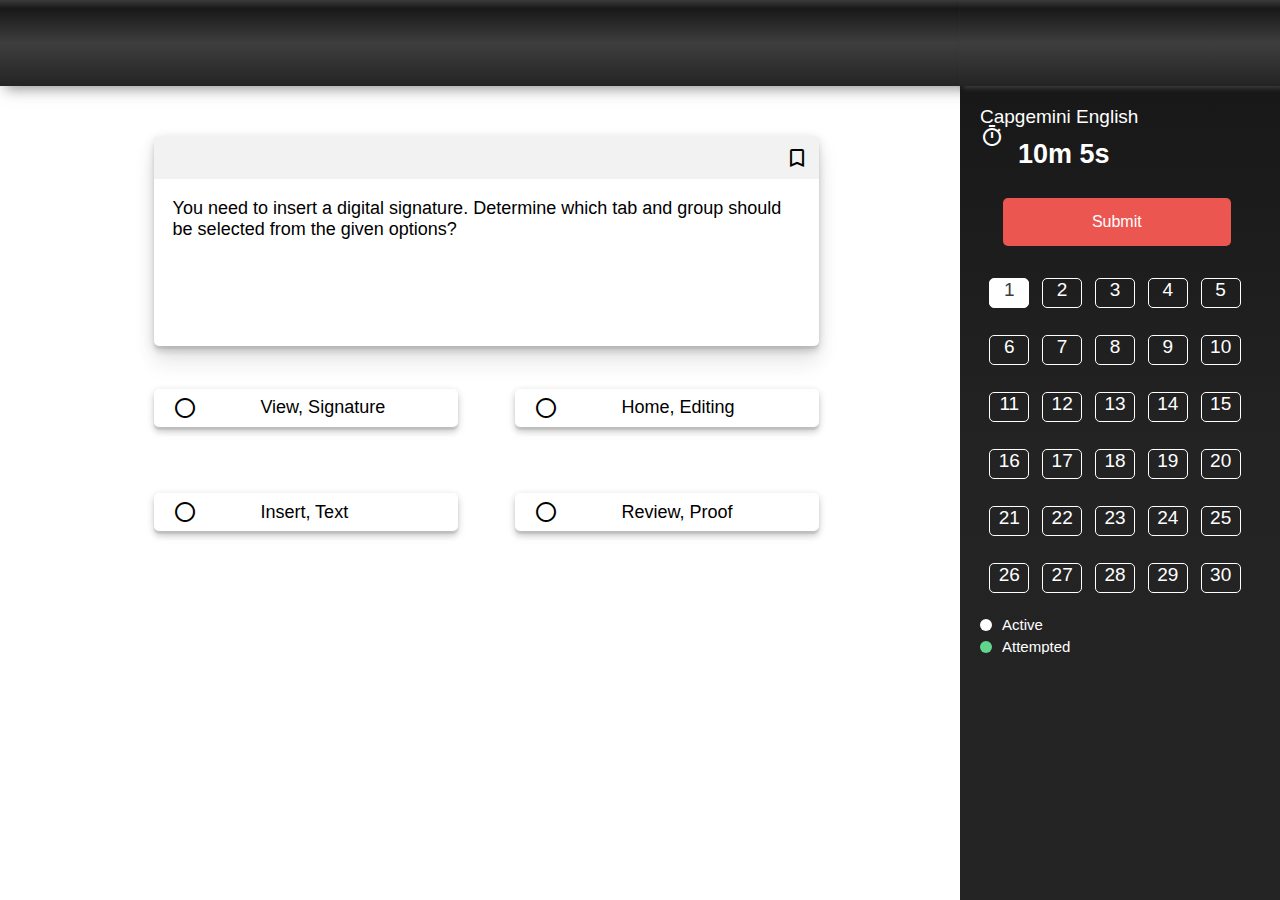
==== index.html @ acef6963 "initial" ====
<!DOCTYPE html>
<html lang="en">
<head>
    <meta charset="UTF-8">
    <meta http-equiv="X-UA-Compatible" content="IE=edge">
    <meta name="viewport" content="width=device-width, initial-scale=1.0">

    <link rel="stylesheet" href="test_style.css">
    <link rel="stylesheet" href="perfect-scrollbar-1.4.0/css/perfect-scrollbar.css">
    <link href="https://fonts.googleapis.com/icon?family=Material+Icons" rel="stylesheet" />
    <link rel="shortcut icon" href="favicon.jpg" type="image/x-icon">

    
    <script src="./perfect-scrollbar-1.4.0/dist/perfect-scrollbar.js"></script>
    <script src="https://ajax.googleapis.com/ajax/libs/jquery/3.5.1/jquery.min.js"></script>

    <title>Quiz | Test - 1</title>
</head>
<body>
    <div class="main-container">
        <div class="navbar-container">
            <div class="navbar">
            </div>
        </div>
        <div id="container">
            <div class="question-container">
                <div class="bookmark-bar">
                    <div class="material-icons bookmark-icon noSelect">bookmark_border</div>
                </div>
                <div class="question-text noSelect">
                    <!-- fill -->
                </div>
            </div>
            <div class="options-container">
                <div class="option">
                    <div class="material-icons option-icon">radio_button_unchecked</div>
                    <div class="option-text" id="A"></div>
                </div>
                <div class="option">
                    <div class="material-icons option-icon">radio_button_unchecked</div>
                    <div class="option-text" id="B"></div>
                </div>
                <div class="option">
                    <div class="material-icons option-icon">radio_button_unchecked</div>
                    <div class="option-text" id="C"></div>
                </div>
                <div class="option">
                    <div class="material-icons option-icon">radio_button_unchecked</div>
                    <div class="option-text" id="D"></div>
                </div>
            </div>
        </div> 
        <div class="side-bar noSelect">
            <div class="side-bar-title"></div>
            <div class="side-bar-container">
                <div class="side-bar-heading">Capgemini English</div>
                <div class="material-icons timer-icon">timer</div><div class="timer">10m 5s</div>
                <div class="submit-btn">Submit</div>
                <div id="scroll">
                    <div class="question-list-container">
                        <!-- filled by using loop -->
                    </div>

                    <div class="scenarios">
                        <div class="active"><div class="active-box"></div> Active</div>
                        <div class="attempted"><div class="attempted-box"></div> Attempted</div>
                        <div class="unattempted"><div class="unattempted-box"></div> Unattempted</div>
                        <div class="review"><div class="review-box"></div> Review</div>
                    </div>
                </div>
            </div>
        </div>
    </div>
    <script src="test_script.js"></script>   
</body>
</html>
---- test_style.css ----
* {
    box-sizing: border-box;
    font-family: -apple-system, BlinkMacSystemFont, 'Segoe UI', Roboto, Oxygen, Ubuntu, Cantarell, 'Open Sans', 'Helvetica Neue', sans-serif;
    font-size: 19px;
    font-weight: 350;   
}

body {
    margin: 0;

    /* hiding the scrollers */
    -ms-overflow-style: none; 
    scrollbar-width: none; 
}

body::-webkit-scrollbar {
    display: none;
}

.main-container {
    display: flex;
    flex-direction: column;
}

.navbar-container {
    height: 12vh;
    width: 100%;
}

.navbar {
    height: 9.5vh;
    width: 100%;
    background: linear-gradient(rgb(58, 58, 58) 0%, rgb(24, 24, 24) 10%, rgb(62, 62, 62) 50%, rgb(36, 36, 36) 100%);
    background-color: #333;
    box-shadow: 5px 3px 13px #888888e3;
    position: fixed;
    z-index: 3;
    display: flex;
    align-items: center;
}

#container {
    height: 100%; 
    width: 75vw;
    background-color: rgb(255,255,255);
    
    display: flex;
    flex-direction: column;
}

.side-bar {
    position: fixed;
    width: 25vw;
    height: 100%;
    background: linear-gradient(rgb(36, 36, 36) 0%, rgb(24, 24, 24) 10%, rgb(36, 35, 35) 50%, rgb(36, 36, 36) 100%);
    z-index: 3;
    right: 0;
}

.side-bar-title {
    width: 25vw;
    height: 9.5vh;
    background: linear-gradient(rgb(58, 58, 58) 0%, rgb(24, 24, 24) 10%, rgb(62, 62, 62) 50%, rgb(36, 36, 36) 100%);
    background-color: rgb(16, 15, 15);
    box-shadow: 3px 2px 5px #444444e3;
}

.side-bar-container {
    padding: 20px;
}

.timer-icon {
    color: white;
    font-size: 25px;
    position: absolute;
    top: 6.5rem;
}

.timer {
    font-size: 27px;
    margin-top: 0.6rem;
    margin-left: 2rem;
    font-weight: 600;
    color: white;
}

.side-bar-heading {
    color: white;
    font-weight: 450;
}

.submit-btn {
    background-color: rgb(236,86,81);
    color: white;
    font-weight: 500;
    font-size: 16px;
    width: 12rem;
    height: 2.5rem;
    display: flex;
    justify-content: center;
    align-items: center;
    margin-top: 1.5rem;
    margin-left: 1.2rem;
    border-radius: 5px;
}

.submit-btn:hover {
    opacity: 0.9;
    cursor: pointer;
}

.question-list-container {
    width: 100%;
    height: 18rem;
    display: flex;
    justify-content: space-evenly;
    flex-wrap: wrap;
    /* margin-top: 1.5rem; */
}

#scroll {
    position: relative; /* for perfect scrollbar */
    height: 20rem;
    width: 15rem;
    padding-right: 15px;
    margin-top: 1.5rem;
    padding-bottom: 15px;
}

.question-no {
    width: 40px;
    height: 30px;
    margin: 3.5px;
    text-align: center;
    color: white;
    border: 1px solid white;
    border-radius: 5px;
}

.question-no:hover {
    opacity: 0.9;
    cursor: pointer;
}

.qno-selected {
    background-color: rgb(255,255,255);
    color: rgb(59,59,65);
}

.scenarios {
    color: white;
    display: flex;
    flex-direction: column;
}

.active, .attempted, .unattempted, .review {
    font-size: 15px;
    display: flex;
    align-items: center;
    margin-bottom: 5px;
}

.active-box, .attempted-box, .unattempted-box, .review-box {
    width: 12px;
    height: 12px;
    margin-right: 10px;
    border-radius: 50%;
}

.active-box {
    background-color: rgb(255,255,255);
}

.attempted-box {
    background-color: rgb(97,213,139);
}

.unattempted-box {
    background-color: rgb(38,38,38);
    border: 0.1px solid white;
}

.review-box, .review-label {
    background-color: rgb(249,200,71);
}

.review-label {
    border: 1px solid black;
    color: black;
}

.question-container {
    width: 35rem;
    height: 11rem;
    border-radius: 5px;
    margin-left: 16%;
    margin-top: 3%;
    box-shadow:
    0 22.8px 22.2px rgba(0, 0, 0, 0.034),
    0 6.7px 5.3px rgba(0, 0, 0, 0.048),
    0 2.5px 1px rgba(0, 0, 0, 0.06),
    0 2.3px 7.9px rgba(0, 0, 0, 0.072),
    0 2.8px 12.4px rgba(0, 0, 0, 0.086),
    0 10px 20px rgba(79, 78, 78, 0.12);
}

.bookmark-bar {
    height: 20%;
    width: 100%;
    background-color: rgb(242, 242, 242);
    display: flex;
    align-items: center;
    justify-content: flex-end;
    padding: 10px;
}

.bookmark-icon {
    font-size: 25px;
}

.bookmark-icon:hover, .option:hover {
    cursor: pointer;
}

.bookmarked {
    color: rgb(249,200,71);
}

.question-text {
    font-size: 18px;
    padding: 1rem;
}

.options-container {
    display: flex;
    flex-wrap: wrap;
    width: 35rem;
    height: 11rem;
    margin-top: 4.5%;
    margin-left: 16%;
    justify-content: space-between;
}

.option {
    padding: 1rem;
    display: flex;
    justify-content: flex-start;
    align-items: center;
    width: 16rem;
    height: 2rem;
    border-radius: 5px;
    background-color: rgb(255,255,255);
    box-shadow:
    0 2.8px 2.2px rgba(0, 0, 0, 0.034),
    0 6.7px 5.3px rgba(0, 0, 0, 0.048),
    0 2.5px 1px rgba(0, 0, 0, 0.06),
    0 2.3px 7.9px rgba(0, 0, 0, 0.072),
    0 2.8px 8.4px rgba(0, 0, 0, 0.086),
    0 5px 10px rgba(158, 158, 158, 0.12);
}

.option-icon {
    margin-right: 24%;
}

.option-text {
    font-size: 18px;
}

.selected {
    background-color: rgb(0,194,255);
    color: white;
}

.clear-options {
    width: 2.7rem;
    height: 2.7rem;
    font-size: 24px;
    position: absolute;
    bottom: 1.5rem;
    left: calc(75*0.48vw);
    border-radius: 50%;
    background-color: rgb(108,125,108);
    display: flex;
    align-items: center;
    justify-content: center;
    color: white;
    box-shadow: 0 2px 2px 0 rgba(0, 0, 0, 0.2), 0 6px 20px 0 rgba(0, 0, 0, 0.19);
}

.clear-options:hover {
    cursor: pointer;
    animation: sizeup 0.5s 1;
}

@keyframes sizeup {
    0% {
    }
    100% {
        transform: scale(1.1);
        box-shadow: 0 4px 4px 0 rgba(0, 0, 0, 0.666), 0 6px 10px 0 rgba(253, 253, 253, 0.419);
    }
}

@keyframes sizedown {
    0% {
    }
    100% {
        transform: scale(1);
        box-shadow: 0 2px 2px 0 rgba(0, 0, 0, 0.2), 0 6px 20px 0 rgba(0, 0, 0, 0.19);
    }
}

.enlarged-circle-btn {
    transform: scale(1.1);
    box-shadow: 0 4px 4px 0 rgba(0, 0, 0, 0.666), 0 6px 10px 0 rgba(253, 253, 253, 0.419);
}

.animation-sizedown {
   animation: sizedown 0.5s 1; 
}

/* for removing blue highlights on clicking divs */
.noSelect {
    -webkit-touch-callout: none;
    -webkit-user-select: none;
    -khtml-user-select: none;
    -moz-user-select: none;
    -ms-user-select: none;
    user-select: none;
}
---- perfect-scrollbar-1.4.0/css/perfect-scrollbar.css ----
/*
 * Container style
 */
.ps {
  overflow: hidden !important;
  overflow-anchor: none;
  -ms-overflow-style: none;
  touch-action: auto;
  -ms-touch-action: auto;
}

/*
 * Scrollbar rail styles
 */
.ps__rail-x {
  display: none;
  opacity: 0;
  transition: background-color .2s linear, opacity .2s linear;
  -webkit-transition: background-color .2s linear, opacity .2s linear;
  height: 15px;
  /* there must be 'bottom' or 'top' for ps__rail-x */
  bottom: 0px;
  /* please don't change 'position' */
  position: absolute;
}

.ps__rail-y {
  display: none;
  opacity: 0;
  transition: background-color .2s linear, opacity .2s linear;
  -webkit-transition: background-color .2s linear, opacity .2s linear;
  width: 15px;
  /* there must be 'right' or 'left' for ps__rail-y */
  right: 0;
  /* please don't change 'position' */
  position: absolute;
}

.ps--active-x > .ps__rail-x,
.ps--active-y > .ps__rail-y {
  display: block;
  background-color: transparent;
}

.ps:hover > .ps__rail-x,
.ps:hover > .ps__rail-y,
.ps--focus > .ps__rail-x,
.ps--focus > .ps__rail-y,
.ps--scrolling-x > .ps__rail-x,
.ps--scrolling-y > .ps__rail-y {
  opacity: 0.6;
}

.ps .ps__rail-x:hover,
.ps .ps__rail-y:hover,
.ps .ps__rail-x:focus,
.ps .ps__rail-y:focus,
.ps .ps__rail-x.ps--clicking,
.ps .ps__rail-y.ps--clicking {
  background-color: #eee;
  opacity: 0.9;
}

/*
 * Scrollbar thumb styles
 */
.ps__thumb-x {
  background-color: #aaa;
  border-radius: 6px;
  transition: background-color .2s linear, height .2s ease-in-out;
  -webkit-transition: background-color .2s linear, height .2s ease-in-out;
  height: 6px;
  /* there must be 'bottom' for ps__thumb-x */
  bottom: 2px;
  /* please don't change 'position' */
  position: absolute;
}

.ps__thumb-y {
  background-color: #aaa;
  border-radius: 6px;
  transition: background-color .2s linear, width .2s ease-in-out;
  -webkit-transition: background-color .2s linear, width .2s ease-in-out;
  width: 6px;
  /* there must be 'right' for ps__thumb-y */
  right: 2px;
  /* please don't change 'position' */
  position: absolute;
}

.ps__rail-x:hover > .ps__thumb-x,
.ps__rail-x:focus > .ps__thumb-x,
.ps__rail-x.ps--clicking .ps__thumb-x {
  background-color: #999;
  height: 11px;
}

.ps__rail-y:hover > .ps__thumb-y,
.ps__rail-y:focus > .ps__thumb-y,
.ps__rail-y.ps--clicking .ps__thumb-y {
  background-color: #999;
  width: 11px;
}

/* MS supports */
@supports (-ms-overflow-style: none) {
  .ps {
    overflow: auto !important;
  }
}

@media screen and (-ms-high-contrast: active), (-ms-high-contrast: none) {
  .ps {
    overflow: auto !important;
  }
}
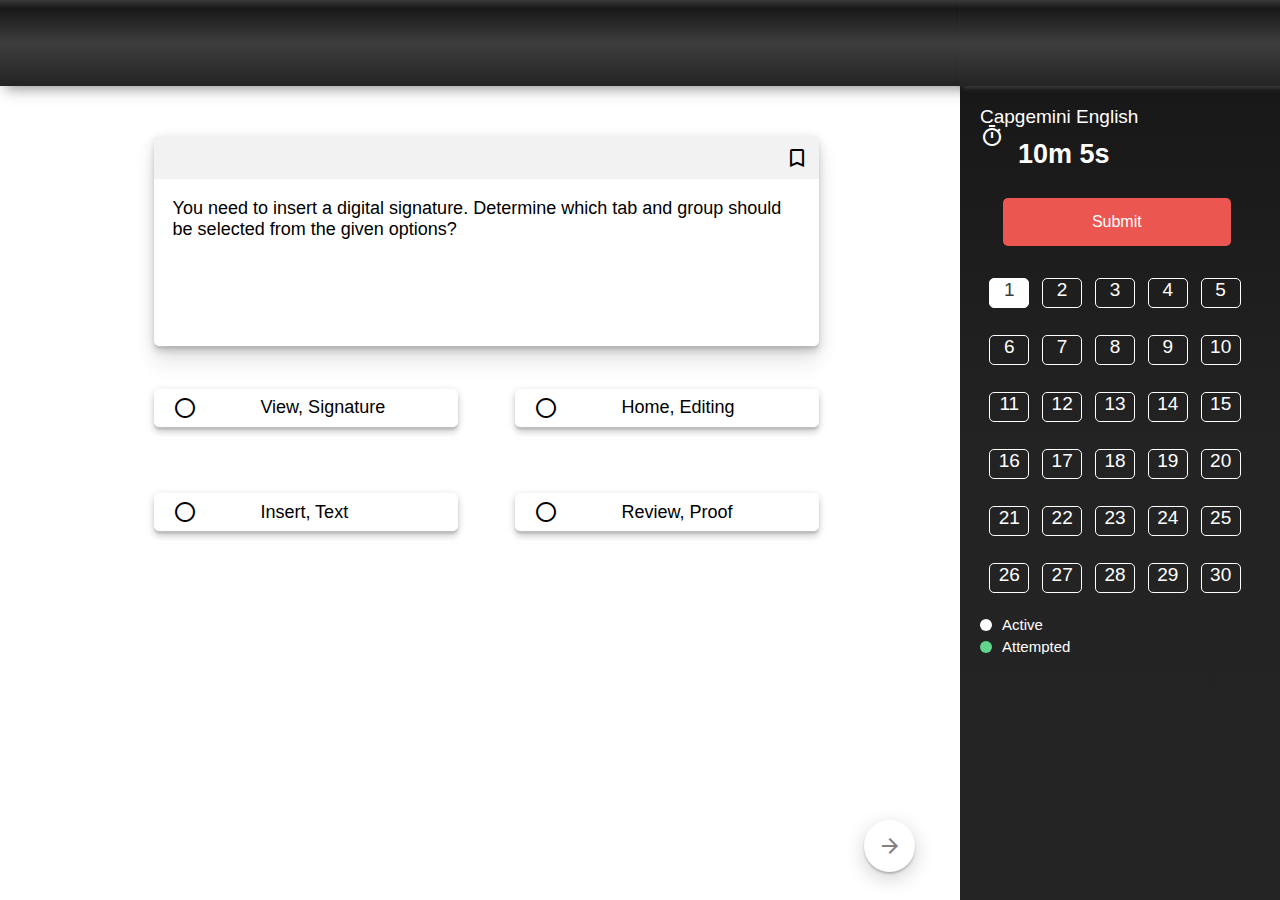
==== commit 7dc88f7b: "added_go_back_go_next" ====
--- a/index.html
+++ b/index.html
@@ -31,7 +31,7 @@
                     <!-- fill -->
                 </div>
             </div>
-            <div class="options-container">
+            <div class="options-container noSelect">
                 <div class="option">
                     <div class="material-icons option-icon">radio_button_unchecked</div>
                     <div class="option-text" id="A"></div>
@@ -48,6 +48,13 @@
                     <div class="material-icons option-icon">radio_button_unchecked</div>
                     <div class="option-text" id="D"></div>
                 </div>
+            </div>
+
+            <div class="go-back noSelect">
+                <div class="material-icons">arrow_back</div>
+            </div>
+            <div class="go-next noSelect">
+                <div class="material-icons">arrow_forward</div>
             </div>
         </div> 
         <div class="side-bar noSelect">
--- a/test_style.css
+++ b/test_style.css
@@ -272,23 +272,38 @@
     color: white;
 }
 
-.clear-options {
+.clear-options, .go-back, .go-next {
     width: 2.7rem;
     height: 2.7rem;
     font-size: 24px;
     position: absolute;
+    border-radius: 50%;
+    display: flex;
+    align-items: center;
+    justify-content: center;
+    color: white;
+    box-shadow: 0 2px 2px 0 rgba(0, 0, 0, 0.2), 0 6px 20px 0 rgba(0, 0, 0, 0.19);
+}
+
+.go-back {
+    color: rgb(133, 128, 128);
+    bottom: 1.5rem;
+    left: calc(75*0.05vw);
+}
+
+.go-next {
+    color: rgb(133, 128, 128);
+    bottom: 1.5rem;
+    right: calc(75*0.38vw);
+}
+
+.clear-options {
+    background-color: rgb(108,125,108);
     bottom: 1.5rem;
     left: calc(75*0.48vw);
-    border-radius: 50%;
-    background-color: rgb(108,125,108);
-    display: flex;
-    align-items: center;
-    justify-content: center;
-    color: white;
-    box-shadow: 0 2px 2px 0 rgba(0, 0, 0, 0.2), 0 6px 20px 0 rgba(0, 0, 0, 0.19);
-}
-
-.clear-options:hover {
+}
+
+.clear-options:hover, .go-back:hover, .go-next:hover {
     cursor: pointer;
     animation: sizeup 0.5s 1;
 }
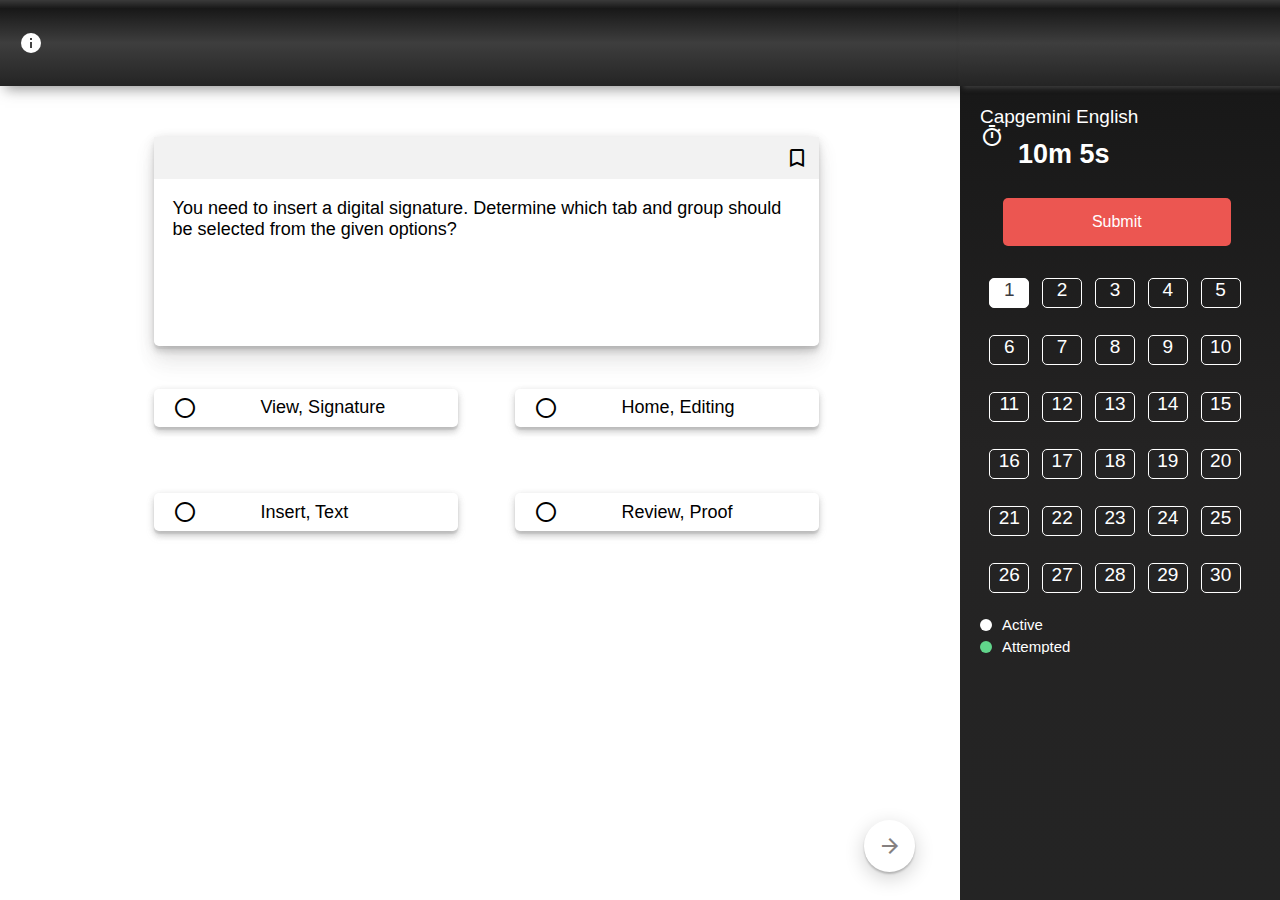
==== commit 530d3864: "added_modal" ====
--- a/index.html
+++ b/index.html
@@ -10,7 +10,6 @@
     <link href="https://fonts.googleapis.com/icon?family=Material+Icons" rel="stylesheet" />
     <link rel="shortcut icon" href="favicon.jpg" type="image/x-icon">
 
-    
     <script src="./perfect-scrollbar-1.4.0/dist/perfect-scrollbar.js"></script>
     <script src="https://ajax.googleapis.com/ajax/libs/jquery/3.5.1/jquery.min.js"></script>
 
@@ -20,6 +19,7 @@
     <div class="main-container">
         <div class="navbar-container">
             <div class="navbar">
+                <div class="instructions material-icons" title="Instructions">info</div>
             </div>
         </div>
         <div id="container">
@@ -57,6 +57,7 @@
                 <div class="material-icons">arrow_forward</div>
             </div>
         </div> 
+
         <div class="side-bar noSelect">
             <div class="side-bar-title"></div>
             <div class="side-bar-container">
@@ -77,6 +78,39 @@
                 </div>
             </div>
         </div>
+
+        <!-- <div class="modal-page">
+            <div class="modal">
+                <div class="modal-bar">
+                    Capgemini English Test - 1
+                    <div class="material-icons close-modal">close</div>
+                </div>
+                <div class="modal-containers">
+                    <div class="modal-container-1">
+                        <h1>Specific Instructions</h1>
+                        <div class="modal-info">
+                            <div class="modal-keys">
+                                <h2>DURATION</h2>  
+                                <h2>SECTION </h2>
+                                <h2>NUMBER OF QUESTIONS</h2>
+                            </div>
+                            <div class="modal-values">
+                                <h2>40m</h2>  
+                                <div class="section-and-marking">
+                                    <div class="section-type">Verbal</div>
+                                    <div class="marking-scheme"> <mark id="positive">+1</mark> <mark id="neutral">0</mark> <mark id="negative">-0.33</mark> </div>
+                                </div>
+                                <h2>30</h2>     
+                            </div>
+                        </div>
+                    </div>
+                    <div class="modal-container-2">
+                        <h1>25 June</h1> <br> <div class="big-year">2021</div>
+                        <div class="begin-test-btn">Begin Test<div class="material-icons begin-arrow">arrow_forward<div></div>
+                    </div>
+                </div>
+            </div>
+        </div> -->
     </div>
     <script src="test_script.js"></script>   
 </body>
--- a/test_style.css
+++ b/test_style.css
@@ -184,7 +184,11 @@
     background-color: rgb(249,200,71);
 }
 
-.review-label {
+.attempted-label {
+    background-color: rgb(97,213,139);
+}
+
+.review-label, .attempted-label {
     border: 1px solid black;
     color: black;
 }
@@ -218,7 +222,7 @@
     font-size: 25px;
 }
 
-.bookmark-icon:hover, .option:hover {
+.bookmark-icon:hover, .option:hover, .close-modal:hover {
     cursor: pointer;
 }
 
@@ -299,7 +303,7 @@
 
 .clear-options {
     background-color: rgb(108,125,108);
-    bottom: 1.5rem;
+    bottom: 1.39rem;
     left: calc(75*0.48vw);
 }
 
@@ -333,6 +337,229 @@
 
 .animation-sizedown {
    animation: sizedown 0.5s 1; 
+}
+
+.modal {
+    position: fixed;
+    width: 45rem;
+    height: 20rem;
+    background-color: white;
+    top: 15vh;
+    left: 15vw;
+    z-index: 5;
+    border: 1px solid rgba(0, 0, 0, 0.3);
+    -webkit-box-shadow: 0 3px 7px rgba(0, 0, 0, 0.3);
+    -moz-box-shadow: 0 3px 7px rgba(0, 0, 0, 0.3);
+    box-shadow: 0 3px 7px rgba(0, 0, 0, 0.3);
+    -webkit-background-clip: padding-box;
+    -moz-background-clip: padding-box;
+    background-clip: padding-box;
+    border-radius: 5px;
+    
+}
+
+.modal-bar {
+    width: 100%;
+    height: 18%;
+    background-color: rgb(59,59,59);
+    display: flex;
+    justify-content: center;
+    align-items: center;
+    color: white;
+    font-size: 25px;
+    font-weight: 600;
+}
+
+.modal-page {
+    position: fixed;
+    height: 100%;
+    width: 100%;
+    background-color: rgba(0, 0, 0, 0.555);
+    z-index: 3;
+
+    animation: enlighten 0.3s;
+}
+
+.modal-container-1 {
+    width: 80%;
+    height: 100%;
+    color: rgb(75,75,75);
+    padding-top: 0.7rem;
+    padding-left: 2rem;
+}
+
+.modal-container-2 {
+    background-color: rgb(244,244,244);
+    width: 20vw;
+    height: calc(20rem - 0.19 * 20rem);
+    color: rgb(117,117,117);
+}
+
+h1 {
+    font-size: 1.2rem;
+}
+
+.modal-container-2 h1 {
+    margin-left: 4rem;
+    margin-top: 2rem; 
+}
+.modal-container-1 h1 {
+    color: rgb(59,59,59);
+    font-weight: 450;
+}
+
+.big-year {
+    position: absolute;
+    top: 8rem;
+    right: 4.5rem;
+    font-size: 32px;
+    font-weight: 400;
+}
+
+h2 {
+    font-size: 0.7rem;
+    font-weight: 500;
+    color: rgb(117,117,117);
+    margin-bottom: 1.5rem;
+}
+
+.modal-containers {
+    display: flex;
+    flex-direction: row;
+}
+
+.modal-info {
+    display: flex;
+}
+
+.modal-keys, .modal-values {
+    margin-left: 4rem;
+    margin-top: 1rem;
+}
+
+.modal-values h2 {
+    color: rgb(59,59,59);
+    font-weight: 650;
+}
+
+.modal-values {
+    display: flex;
+    flex-direction: column;
+    justify-content: space-between;
+}
+
+.section-type, .marking-scheme {
+    width: 6rem;
+    height: 1.5rem;
+    border-radius: 30px;
+    display: flex;
+    justify-content: center;
+    align-items: center;
+    font-size: 13px;
+    border: 1px solid rgb(194, 188, 188);
+    font-weight: 600;
+    margin-top: -1rem;
+    margin-left: -1rem;
+}
+
+.marking-scheme {
+    margin-left: 1rem;
+    display: flex;
+    justify-content: space-evenly;
+    background-color: rgb(241,241,241);
+    border: 0px solid white;
+}
+
+.section-and-marking {
+    display: flex;
+    margin-left: -1rem;
+}
+
+mark {
+    background-color: white;
+    width: 26px;
+    height: 17.5px;
+    border-radius: 50%;
+    font-size: 10px;
+    font-weight: 650;
+    display: flex;
+    justify-content: center;
+    align-items: center;
+}
+
+#positive {
+    color: green;
+}
+
+#neutral {
+    color: orange;
+}
+
+#negative {
+    color: red;
+}
+
+.begin-test-btn {
+    width: 8rem;
+    height: 2.5rem;
+    border: 2px solid rgb(112,189,84);
+    display: flex;
+    justify-content: center;
+    align-items: center;
+    color: rgb(112,189,84);
+    background-color: white;
+    border-radius: 5px;
+    box-shadow: 0px 4px 15px rgba(0, 0, 0, 0.1);
+    font-weight: 500;
+    margin-top: 4rem;
+    margin-left: 2.3rem;
+}
+
+.begin-test-btn:hover {
+    background-color: rgb(112,189,84);
+    color: white;
+    cursor: pointer;
+}
+
+.begin-arrow {
+    margin-top: 3px;
+}
+
+.instructions {
+    color: white;
+    margin-left: 1rem;
+}
+
+.instructions:hover {
+    cursor: pointer;
+    opacity: 0.9;
+}
+
+.close-modal {
+    position: absolute;
+    margin-left: 92%;
+}
+
+.enlighten-reverse {
+    animation: enlighten_reverse 0.3s;
+}
+
+@keyframes enlighten {
+    0% {
+        opacity: 0;
+    }
+    100% {
+        opacity: 1;
+    }
+}
+
+@keyframes enlighten_reverse {
+    0% {
+        opacity: 1;
+    }
+    100% {
+        opacity: 0;
+    }
 }
 
 /* for removing blue highlights on clicking divs */
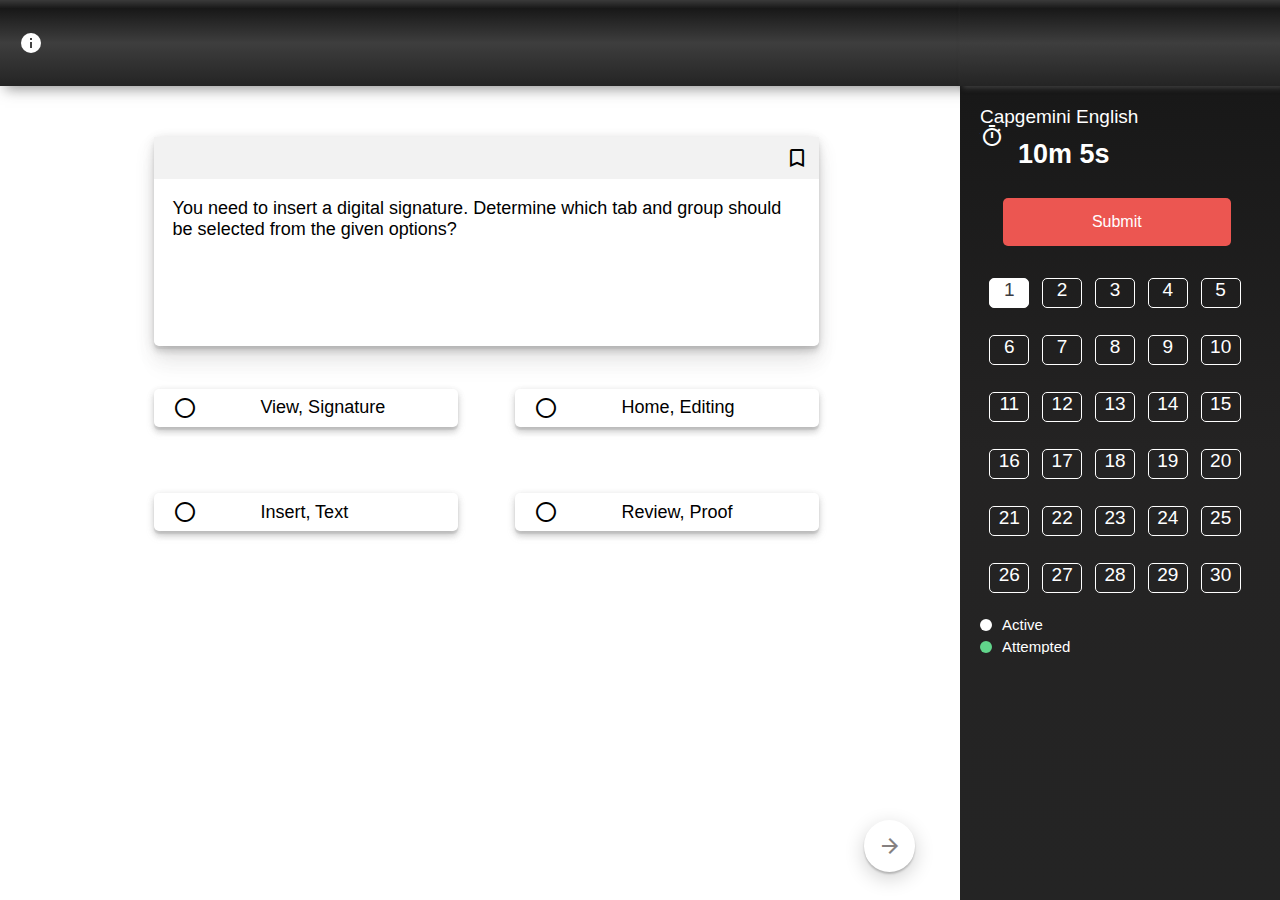
==== commit 52c73961: "added_save_popup" ====
--- a/index.html
+++ b/index.html
@@ -19,7 +19,7 @@
     <div class="main-container">
         <div class="navbar-container">
             <div class="navbar">
-                <div class="instructions material-icons" title="Instructions">info</div>
+                <div class="instructions material-icons noSelect" title="Instructions">info</div>
             </div>
         </div>
         <div id="container">
@@ -56,6 +56,8 @@
             <div class="go-next noSelect">
                 <div class="material-icons">arrow_forward</div>
             </div>
+
+
         </div> 
 
         <div class="side-bar noSelect">
--- a/test_style.css
+++ b/test_style.css
@@ -562,6 +562,25 @@
     }
 }
 
+.popup {
+    background-color: #e2dfdf67;
+    position: absolute;
+    bottom: 0.2rem;
+    left: 0.5rem;
+    height: 1rem;
+    width: 8rem;
+    border-radius: 8px;
+    font-size: 10px;
+    padding: 12px;
+    display: flex;
+    justify-content: center;
+    align-items: center;
+}
+
+.save-icon {
+    margin-right: 5px;
+}
+
 /* for removing blue highlights on clicking divs */
 .noSelect {
     -webkit-touch-callout: none;
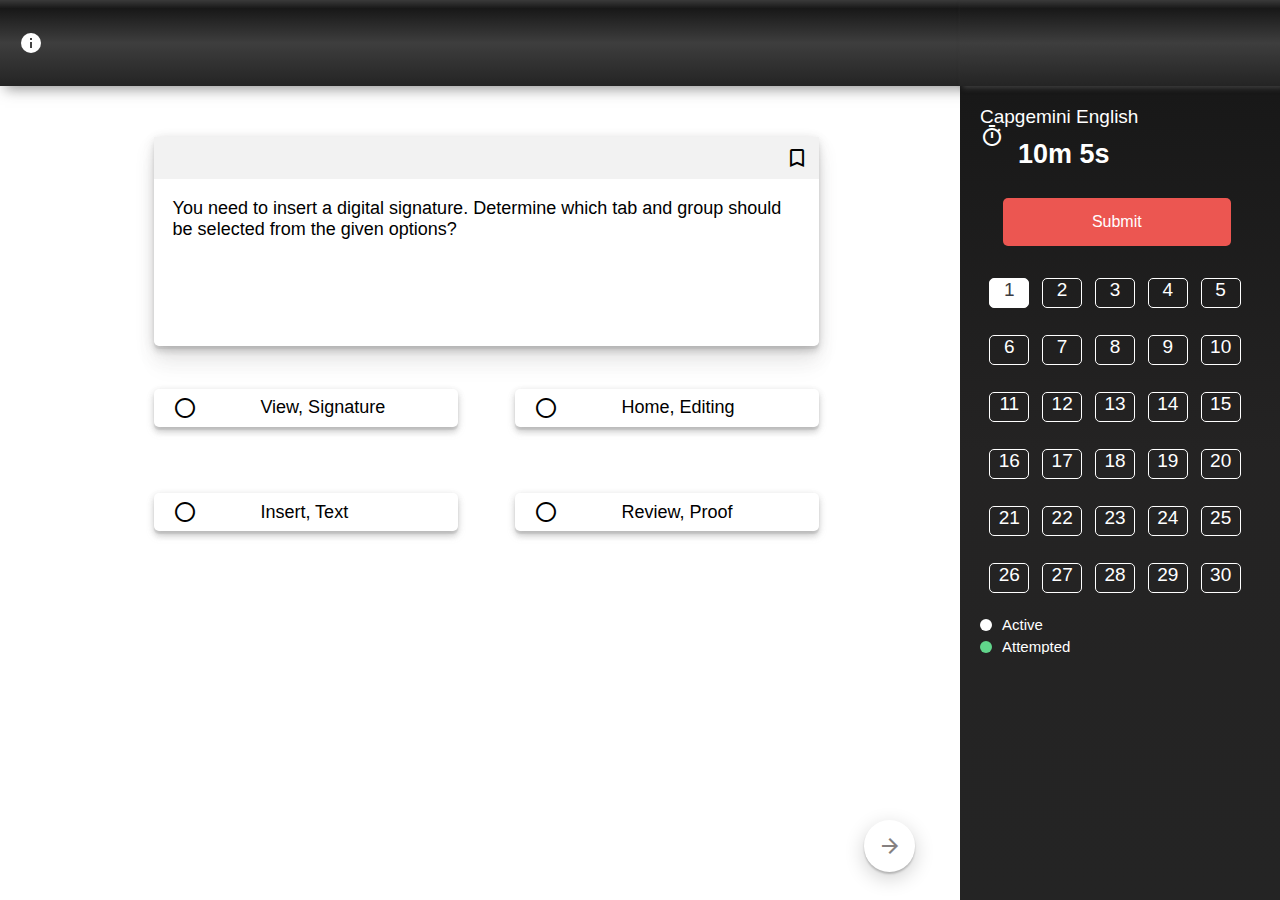
==== commit 98a69702: "added_test_report" ====
--- a/index.html
+++ b/index.html
@@ -13,6 +13,9 @@
     <script src="./perfect-scrollbar-1.4.0/dist/perfect-scrollbar.js"></script>
     <script src="https://ajax.googleapis.com/ajax/libs/jquery/3.5.1/jquery.min.js"></script>
 
+    <link href="./Holdon/HoldOn.min.css" rel="stylesheet">
+    <script src="./Holdon/HoldOn.min.js"></script>
+    
     <title>Quiz | Test - 1</title>
 </head>
 <body>
@@ -113,6 +116,38 @@
                 </div>
             </div>
         </div> -->
+
+        <!-- <div class="modal-page">
+            <div class="modal">
+                <div class="modal-bar">
+                    Submit Test
+                    <div class="material-icons close-modal">close</div>
+                </div>
+                <div class="modal-containers">
+                    <div class="modal-container-1">
+                        <h1>MCQS</h1>
+                        <div class="submit-modal-container noSelect">
+                            <div class="submit-modal-option" id="s1">
+                                Attempted Questions: 3
+                            </div>
+                            <div class="submit-modal-option" id="s2">
+                                Unattempted Questions: 16
+                            </div>
+                            <div class="submit-modal-option" id="s3">
+                                Marked for review and answered: 20
+                            </div>
+                            <div class="submit-modal-option" id="s4">
+                                Marked for review but not answered: 10
+                            </div>
+                        </div>
+                    </div>
+                    <div class="submit-modal-side-container">
+                        <div class="submit-modal-go-back-btn">Go Back</div>
+                        <div class="submit-modal-submit-btn">Submit<div class="material-icons begin-arrow">arrow_forward<div></div>
+                    </div>
+                </div>
+            </div>
+        </div> -->
     </div>
     <script src="test_script.js"></script>   
 </body>
--- a/test_style.css
+++ b/test_style.css
@@ -104,7 +104,7 @@
     border-radius: 5px;
 }
 
-.submit-btn:hover {
+.submit-btn:hover, .submit-modal-submit-btn:hover {
     opacity: 0.9;
     cursor: pointer;
 }
@@ -222,7 +222,7 @@
     font-size: 25px;
 }
 
-.bookmark-icon:hover, .option:hover, .close-modal:hover {
+.bookmark-icon:hover, .option:hover, .close-modal:hover, .submit-modal-go-back-btn:hover {
     cursor: pointer;
 }
 
@@ -374,7 +374,7 @@
     position: fixed;
     height: 100%;
     width: 100%;
-    background-color: rgba(0, 0, 0, 0.555);
+    background-color: rgba(0, 0, 0, 0.631);
     z-index: 3;
 
     animation: enlighten 0.3s;
@@ -499,7 +499,7 @@
     color: red;
 }
 
-.begin-test-btn {
+.begin-test-btn, .submit-modal-submit-btn, .submit-modal-go-back-btn {
     width: 8rem;
     height: 2.5rem;
     border: 2px solid rgb(112,189,84);
@@ -581,6 +581,62 @@
     margin-right: 5px;
 }
 
+.submit-modal-container {
+    display: flex;
+    flex-wrap: wrap;
+    width: 32rem;
+    height: 11rem;
+    margin-top: 5%;
+    justify-content: space-around;
+}
+
+.submit-modal-option {
+    padding: 1rem;
+    display: flex;
+    justify-content: center;
+    align-items: center;
+    width: 14rem;
+    height: 2rem;
+    border-radius: 5px;
+    font-size: 12.5px;
+    font-weight: 500;
+}
+
+#s1 {
+    background-color: rgba(0, 195, 255, 0.693);
+}
+
+#s2 {
+    background-color: rgb(216,216,216);
+}
+
+#s3 {
+    background-color: rgba(255, 201, 6, 0.659);
+}
+
+#s4 {
+    background-color: rgba(255, 85, 6, 0.679)
+}
+
+.submit-modal-side-container {
+    background-color: rgb(244,244,244);
+    width: 15vw;
+    height: calc(20rem - 0.19 * 20rem);
+    color: rgb(117,117,117);
+}
+
+.submit-modal-submit-btn {
+    margin-top: 3rem;
+    margin-left: 1rem;
+    background-color: rgb(112,189,84);
+    color: white;
+}
+
+.submit-modal-go-back-btn {
+    margin-top: 4.5rem;
+    margin-left: 1rem;
+}
+
 /* for removing blue highlights on clicking divs */
 .noSelect {
     -webkit-touch-callout: none;
--- a/Holdon/HoldOn.min.css
+++ b/Holdon/HoldOn.min.css
@@ -0,0 +1,2 @@
+
+#holdon-overlay{filter:alpha(opacity=80);position:fixed;width:100%;height:100%;left:0;top:0;bottom:0;right:0;background:#000;opacity:.8;z-index:9999}#holdon-content-container{width:100%;padding:0;vertical-align:middle;display:table-cell!important;margin:0;text-align:center}#holdon-content{text-align:center;width:50px;height:57px;position:absolute;top:50%;left:50%;margin:-28px 0 0 -25px}#holdon-message{width:100%;text-align:center;position:absolute;top:55%;color:white}.sk-rect{width:50px;height:40px;text-align:center;font-size:10px}.sk-rect>div{background-color:#333;height:100%;width:6px;display:inline-block;-webkit-animation:sk-rect-anim 1.2s infinite ease-in-out;animation:sk-rect-anim 1.2s infinite ease-in-out}.sk-rect .rect2{-webkit-animation-delay:-1.1s;animation-delay:-1.1s}.sk-rect .rect3{-webkit-animation-delay:-1.0s;animation-delay:-1.0s}.sk-rect .rect4{-webkit-animation-delay:-0.9s;animation-delay:-0.9s}.sk-rect .rect5{-webkit-animation-delay:-0.8s;animation-delay:-0.8s}@-webkit-keyframes sk-rect-anim{0%,40%,100%{-webkit-transform:scaleY(0.4)}20%{-webkit-transform:scaleY(1.0)}}@keyframes sk-rect-anim{0%,40%,100%{transform:scaleY(0.4);-webkit-transform:scaleY(0.4)}20%{transform:scaleY(1.0);-webkit-transform:scaleY(1.0)}}.sk-cube{width:50px;height:40px;text-align:center;font-size:10px}.sk-cube1,.sk-cube2{background-color:#333;width:15px;height:15px;position:absolute;top:0;left:0;-webkit-animation:sk-cube 1.8s infinite ease-in-out;animation:sk-cube 1.8s infinite ease-in-out}.sk-cube2{-webkit-animation-delay:-0.9s;animation-delay:-0.9s}@-webkit-keyframes sk-cube{25%{-webkit-transform:translateX(42px) rotate(-90deg) scale(0.5)}50%{-webkit-transform:translateX(42px) translateY(42px) rotate(-180deg)}75%{-webkit-transform:translateX(0px) translateY(42px) rotate(-270deg) scale(0.5)}100%{-webkit-transform:rotate(-360deg)}}@keyframes sk-cube{25%{transform:translateX(42px) rotate(-90deg) scale(0.5);-webkit-transform:translateX(42px) rotate(-90deg) scale(0.5)}50%{transform:translateX(42px) translateY(42px) rotate(-179deg);-webkit-transform:translateX(42px) translateY(42px) rotate(-179deg)}50.1%{transform:translateX(42px) translateY(42px) rotate(-180deg);-webkit-transform:translateX(42px) translateY(42px) rotate(-180deg)}75%{transform:translateX(0px) translateY(42px) rotate(-270deg) scale(0.5);-webkit-transform:translateX(0px) translateY(42px) rotate(-270deg) scale(0.5)}100%{transform:rotate(-360deg);-webkit-transform:rotate(-360deg)}}.sk-dot{width:50px;height:40px;text-align:center;font-size:10px;-webkit-animation:sk-dot-rotate 2.0s infinite linear;animation:sk-dot-rotate 2.0s infinite linear}.sk-dot1,.sk-dot2{width:60%;height:60%;display:inline-block;position:absolute;top:0;background-color:#333;border-radius:100%;-webkit-animation:sk-dot-bounce 2.0s infinite ease-in-out;animation:sk-dot-bounce 2.0s infinite ease-in-out}.sk-dot2{top:auto;bottom:0;-webkit-animation-delay:-1.0s;animation-delay:-1.0s}@-webkit-keyframes sk-dot-rotate{100%{-webkit-transform:rotate(360deg)}}@keyframes sk-dot-rotate{100%{transform:rotate(360deg);-webkit-transform:rotate(360deg)}}@-webkit-keyframes sk-dot-bounce{0%,100%{-webkit-transform:scale(0.0)}50%{-webkit-transform:scale(1.0)}}@keyframes sk-dot-bounce{0%,100%{transform:scale(0.0);-webkit-transform:scale(0.0)}50%{transform:scale(1.0);-webkit-transform:scale(1.0)}}.sk-bounce{width:60px;height:40px;text-align:center;font-size:10px}.sk-bounce>div{width:18px;height:18px;background-color:#333;border-radius:100%;display:inline-block;-webkit-animation:sk-bouncedelay 1.4s infinite ease-in-out both;animation:sk-bouncedelay 1.4s infinite ease-in-out both}.sk-bounce .bounce1{-webkit-animation-delay:-0.32s;animation-delay:-0.32s}.sk-bounce .bounce2{-webkit-animation-delay:-0.16s;animation-delay:-0.16s}@-webkit-keyframes sk-bouncedelay{0%,80%,100%{-webkit-transform:scale(0)}40%{-webkit-transform:scale(1.0)}}@keyframes sk-bouncedelay{0%,80%,100%{-webkit-transform:scale(0);transform:scale(0)}40%{-webkit-transform:scale(1.0);transform:scale(1.0)}}.sk-circle{width:60px;height:40px;text-align:center;font-size:10px}.sk-circle .sk-child{width:100%;height:100%;position:absolute;left:0;top:0}.sk-circle .sk-child:before{content:'';display:block;margin:0 auto;width:15%;height:15%;background-color:#333;border-radius:100%;-webkit-animation:sk-circleBounceDelay 1.2s infinite ease-in-out both;animation:sk-circleBounceDelay 1.2s infinite ease-in-out both}.sk-circle .sk-circle2{-webkit-transform:rotate(30deg);-ms-transform:rotate(30deg);transform:rotate(30deg)}.sk-circle .sk-circle3{-webkit-transform:rotate(60deg);-ms-transform:rotate(60deg);transform:rotate(60deg)}.sk-circle .sk-circle4{-webkit-transform:rotate(90deg);-ms-transform:rotate(90deg);transform:rotate(90deg)}.sk-circle .sk-circle5{-webkit-transform:rotate(120deg);-ms-transform:rotate(120deg);transform:rotate(120deg)}.sk-circle .sk-circle6{-webkit-transform:rotate(150deg);-ms-transform:rotate(150deg);transform:rotate(150deg)}.sk-circle .sk-circle7{-webkit-transform:rotate(180deg);-ms-transform:rotate(180deg);transform:rotate(180deg)}.sk-circle .sk-circle8{-webkit-transform:rotate(210deg);-ms-transform:rotate(210deg);transform:rotate(210deg)}.sk-circle .sk-circle9{-webkit-transform:rotate(240deg);-ms-transform:rotate(240deg);transform:rotate(240deg)}.sk-circle .sk-circle10{-webkit-transform:rotate(270deg);-ms-transform:rotate(270deg);transform:rotate(270deg)}.sk-circle .sk-circle11{-webkit-transform:rotate(300deg);-ms-transform:rotate(300deg);transform:rotate(300deg)}.sk-circle .sk-circle12{-webkit-transform:rotate(330deg);-ms-transform:rotate(330deg);transform:rotate(330deg)}.sk-circle .sk-circle2:before{-webkit-animation-delay:-1.1s;animation-delay:-1.1s}.sk-circle .sk-circle3:before{-webkit-animation-delay:-1s;animation-delay:-1s}.sk-circle .sk-circle4:before{-webkit-animation-delay:-0.9s;animation-delay:-0.9s}.sk-circle .sk-circle5:before{-webkit-animation-delay:-0.8s;animation-delay:-0.8s}.sk-circle .sk-circle6:before{-webkit-animation-delay:-0.7s;animation-delay:-0.7s}.sk-circle .sk-circle7:before{-webkit-animation-delay:-0.6s;animation-delay:-0.6s}.sk-circle .sk-circle8:before{-webkit-animation-delay:-0.5s;animation-delay:-0.5s}.sk-circle .sk-circle9:before{-webkit-animation-delay:-0.4s;animation-delay:-0.4s}.sk-circle .sk-circle10:before{-webkit-animation-delay:-0.3s;animation-delay:-0.3s}.sk-circle .sk-circle11:before{-webkit-animation-delay:-0.2s;animation-delay:-0.2s}.sk-circle .sk-circle12:before{-webkit-animation-delay:-0.1s;animation-delay:-0.1s}@-webkit-keyframes sk-circleBounceDelay{0%,80%,100%{-webkit-transform:scale(0);transform:scale(0)}40%{-webkit-transform:scale(1);transform:scale(1)}}@keyframes sk-circleBounceDelay{0%,80%,100%{-webkit-transform:scale(0);transform:scale(0)}40%{-webkit-transform:scale(1);transform:scale(1)}}.sk-cube-grid{width:60px;height:60px;text-align:center;font-size:10px}.sk-cube-grid .sk-cube-child{width:33%;height:33%;background-color:#333;float:left;-webkit-animation:sk-cubeGridScaleDelay 1.3s infinite ease-in-out;animation:sk-cubeGridScaleDelay 1.3s infinite ease-in-out}.sk-cube-grid .sk-cube-grid1{-webkit-animation-delay:.2s;animation-delay:.2s}.sk-cube-grid .sk-cube-grid2{-webkit-animation-delay:.3s;animation-delay:.3s}.sk-cube-grid .sk-cube-grid3{-webkit-animation-delay:.4s;animation-delay:.4s}.sk-cube-grid .sk-cube-grid4{-webkit-animation-delay:.1s;animation-delay:.1s}.sk-cube-grid .sk-cube-grid5{-webkit-animation-delay:.2s;animation-delay:.2s}.sk-cube-grid .sk-cube-grid6{-webkit-animation-delay:.3s;animation-delay:.3s}.sk-cube-grid .sk-cube-grid7{-webkit-animation-delay:0s;animation-delay:0s}.sk-cube-grid .sk-cube-grid8{-webkit-animation-delay:.1s;animation-delay:.1s}.sk-cube-grid .sk-cube-grid9{-webkit-animation-delay:.2s;animation-delay:.2s}@-webkit-keyframes sk-cubeGridScaleDelay{0%,70%,100%{-webkit-transform:scale3D(1,1,1);transform:scale3D(1,1,1)}35%{-webkit-transform:scale3D(0,0,1);transform:scale3D(0,0,1)}}@keyframes sk-cubeGridScaleDelay{0%,70%,100%{-webkit-transform:scale3D(1,1,1);transform:scale3D(1,1,1)}35%{-webkit-transform:scale3D(0,0,1);transform:scale3D(0,0,1)}}.sk-folding-cube{margin:20px auto;width:40px;height:40px;position:relative;-webkit-transform:rotateZ(45deg);transform:rotateZ(45deg)}.sk-folding-cube .sk-cube-parent{float:left;width:50%;height:50%;position:relative;-webkit-transform:scale(1.1);-ms-transform:scale(1.1);transform:scale(1.1)}.sk-folding-cube .sk-cube-parent:before{content:'';position:absolute;top:0;left:0;width:100%;height:100%;background-color:#333;-webkit-animation:sk-foldCubeAngle 2.4s infinite linear both;animation:sk-foldCubeAngle 2.4s infinite linear both;-webkit-transform-origin:100% 100%;-ms-transform-origin:100% 100%;transform-origin:100% 100%}.sk-folding-cube .sk-cubechild2{-webkit-transform:scale(1.1) rotateZ(90deg);transform:scale(1.1) rotateZ(90deg)}.sk-folding-cube .sk-cubechild3{-webkit-transform:scale(1.1) rotateZ(180deg);transform:scale(1.1) rotateZ(180deg)}.sk-folding-cube .sk-cubechild4{-webkit-transform:scale(1.1) rotateZ(270deg);transform:scale(1.1) rotateZ(270deg)}.sk-folding-cube .sk-cubechild2:before{-webkit-animation-delay:.3s;animation-delay:.3s}.sk-folding-cube .sk-cubechild3:before{-webkit-animation-delay:.6s;animation-delay:.6s}.sk-folding-cube .sk-cubechild4:before{-webkit-animation-delay:.9s;animation-delay:.9s}@-webkit-keyframes sk-foldCubeAngle{0%,10%{-webkit-transform:perspective(140px) rotateX(-180deg);transform:perspective(140px) rotateX(-180deg);opacity:0}25%,75%{-webkit-transform:perspective(140px) rotateX(0deg);transform:perspective(140px) rotateX(0deg);opacity:1}90%,100%{-webkit-transform:perspective(140px) rotateY(180deg);transform:perspective(140px) rotateY(180deg);opacity:0}}@keyframes sk-foldCubeAngle{0%,10%{-webkit-transform:perspective(140px) rotateX(-180deg);transform:perspective(140px) rotateX(-180deg);opacity:0}25%,75%{-webkit-transform:perspective(140px) rotateX(0deg);transform:perspective(140px) rotateX(0deg);opacity:1}90%,100%{-webkit-transform:perspective(140px) rotateY(180deg);transform:perspective(140px) rotateY(180deg);opacity:0}}.sk-fading-circle{width:50px;height:40px;text-align:center;font-size:10px}.sk-fading-circle .sk-circle-child{width:100%;height:100%;position:absolute;left:0;top:0}.sk-fading-circle .sk-circle-child:before{content:'';display:block;margin:0 auto;width:15%;height:15%;background-color:#333;border-radius:100%;-webkit-animation:sk-circleFadeDelay 1.2s infinite ease-in-out both;animation:sk-circleFadeDelay 1.2s infinite ease-in-out both}.sk-fading-circle .sk-fading-circle2{-webkit-transform:rotate(30deg);-ms-transform:rotate(30deg);transform:rotate(30deg)}.sk-fading-circle .sk-fading-circle3{-webkit-transform:rotate(60deg);-ms-transform:rotate(60deg);transform:rotate(60deg)}.sk-fading-circle .sk-fading-circle4{-webkit-transform:rotate(90deg);-ms-transform:rotate(90deg);transform:rotate(90deg)}.sk-fading-circle .sk-fading-circle5{-webkit-transform:rotate(120deg);-ms-transform:rotate(120deg);transform:rotate(120deg)}.sk-fading-circle .sk-fading-circle6{-webkit-transform:rotate(150deg);-ms-transform:rotate(150deg);transform:rotate(150deg)}.sk-fading-circle .sk-fading-circle7{-webkit-transform:rotate(180deg);-ms-transform:rotate(180deg);transform:rotate(180deg)}.sk-fading-circle .sk-fading-circle8{-webkit-transform:rotate(210deg);-ms-transform:rotate(210deg);transform:rotate(210deg)}.sk-fading-circle .sk-fading-circle9{-webkit-transform:rotate(240deg);-ms-transform:rotate(240deg);transform:rotate(240deg)}.sk-fading-circle .sk-fading-circle10{-webkit-transform:rotate(270deg);-ms-transform:rotate(270deg);transform:rotate(270deg)}.sk-fading-circle .sk-fading-circle11{-webkit-transform:rotate(300deg);-ms-transform:rotate(300deg);transform:rotate(300deg)}.sk-fading-circle .sk-fading-circle12{-webkit-transform:rotate(330deg);-ms-transform:rotate(330deg);transform:rotate(330deg)}.sk-fading-circle .sk-fading-circle2:before{-webkit-animation-delay:-1.1s;animation-delay:-1.1s}.sk-fading-circle .sk-fading-circle3:before{-webkit-animation-delay:-1s;animation-delay:-1s}.sk-fading-circle .sk-fading-circle4:before{-webkit-animation-delay:-0.9s;animation-delay:-0.9s}.sk-fading-circle .sk-fading-circle5:before{-webkit-animation-delay:-0.8s;animation-delay:-0.8s}.sk-fading-circle .sk-fading-circle6:before{-webkit-animation-delay:-0.7s;animation-delay:-0.7s}.sk-fading-circle .sk-fading-circle7:before{-webkit-animation-delay:-0.6s;animation-delay:-0.6s}.sk-fading-circle .sk-fading-circle8:before{-webkit-animation-delay:-0.5s;animation-delay:-0.5s}.sk-fading-circle .sk-fading-circle9:before{-webkit-animation-delay:-0.4s;animation-delay:-0.4s}.sk-fading-circle .sk-fading-circle10:before{-webkit-animation-delay:-0.3s;animation-delay:-0.3s}.sk-fading-circle .sk-fading-circle11:before{-webkit-animation-delay:-0.2s;animation-delay:-0.2s}.sk-fading-circle .sk-fading-circle12:before{-webkit-animation-delay:-0.1s;animation-delay:-0.1s}@-webkit-keyframes sk-fading-circleFadeDelay{0%,39%,100%{opacity:0}40%{opacity:1}}@keyframes sk-circleFadeDelay{0%,39%,100%{opacity:0}40%{opacity:1}}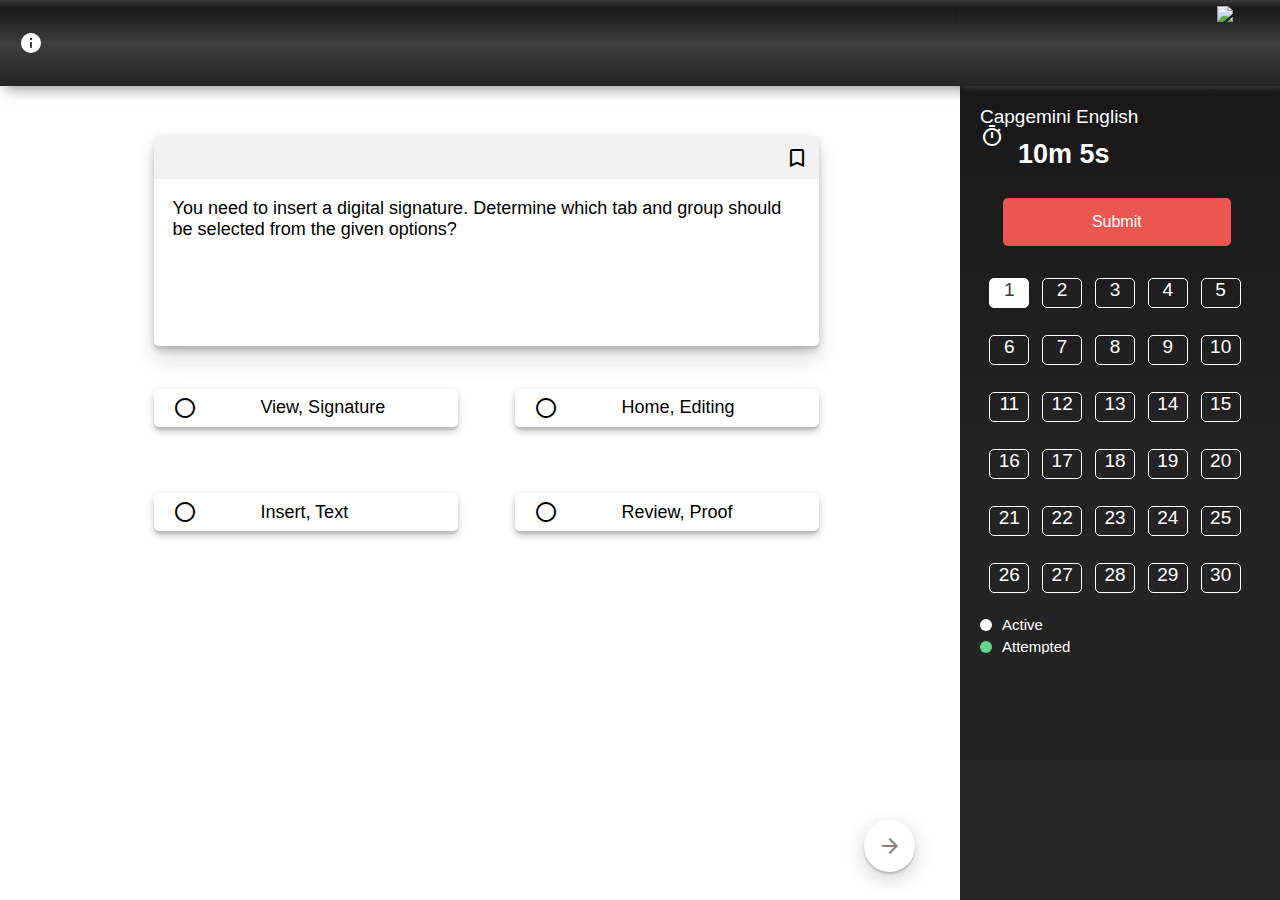
==== commit 91dccb64: "added_home_page" ====
--- a/index.html
+++ b/index.html
@@ -64,7 +64,9 @@
         </div> 
 
         <div class="side-bar noSelect">
-            <div class="side-bar-title"></div>
+            <div class="side-bar-title">
+                <img class="logo" src="https://img.icons8.com/doodle/48/000000/quora.png"/>
+            </div>
             <div class="side-bar-container">
                 <div class="side-bar-heading">Capgemini English</div>
                 <div class="material-icons timer-icon">timer</div><div class="timer">10m 5s</div>
--- a/test_style.css
+++ b/test_style.css
@@ -602,6 +602,11 @@
     font-weight: 500;
 }
 
+.logo {
+    margin-left: 13.5rem;
+    margin-top: 0.3rem;
+}
+
 #s1 {
     background-color: rgba(0, 195, 255, 0.693);
 }
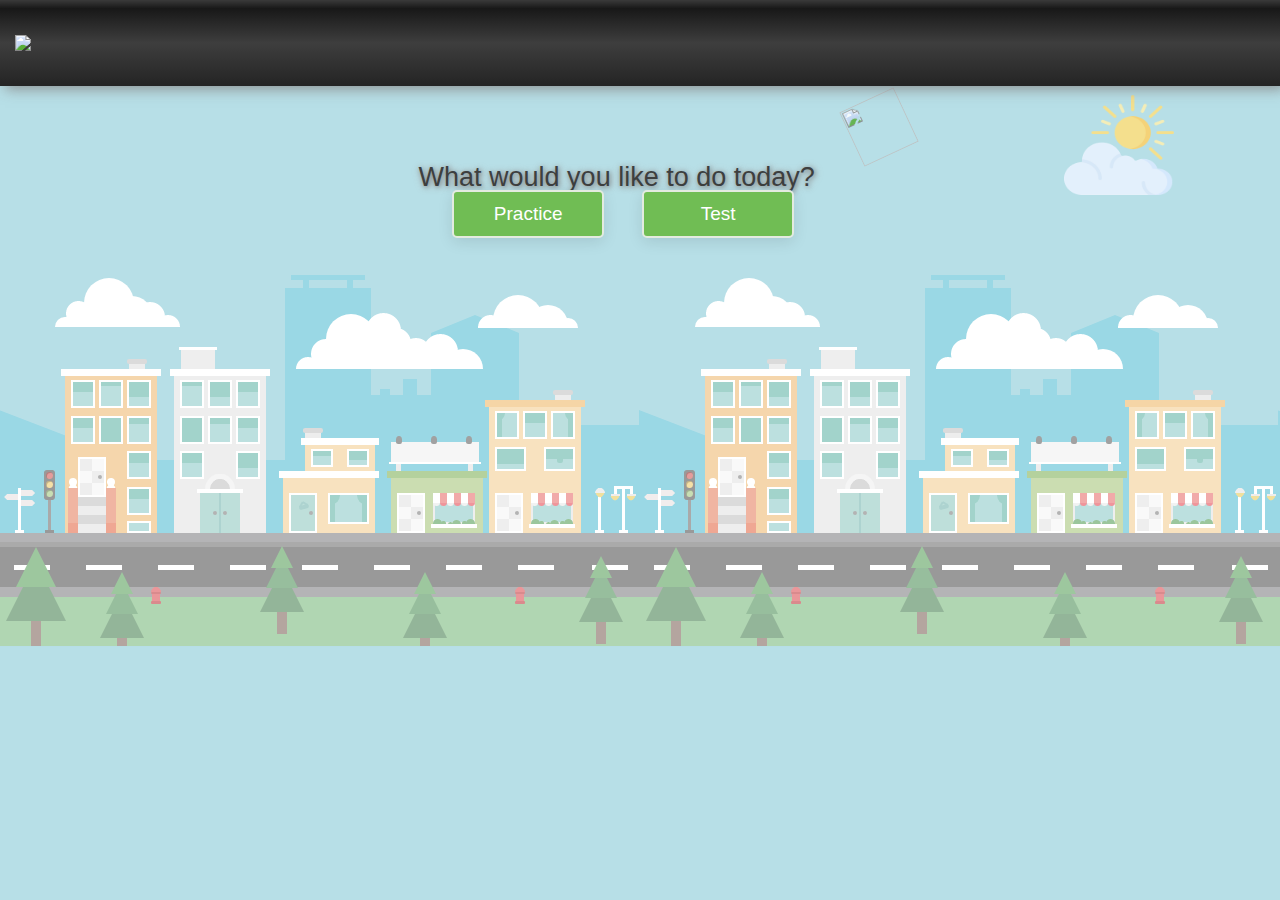
==== commit 8f3548a0: "fixed_relocations" ====
--- a/index.html
+++ b/index.html
@@ -5,152 +5,32 @@
     <meta http-equiv="X-UA-Compatible" content="IE=edge">
     <meta name="viewport" content="width=device-width, initial-scale=1.0">
 
-    <link rel="stylesheet" href="test_style.css">
-    <link rel="stylesheet" href="perfect-scrollbar-1.4.0/css/perfect-scrollbar.css">
+    <link rel="stylesheet" href="home.css">
+    <link rel="stylesheet" href="./perfect-scrollbar-1.4.0/css/perfect-scrollbar.css">
     <link href="https://fonts.googleapis.com/icon?family=Material+Icons" rel="stylesheet" />
     <link rel="shortcut icon" href="favicon.jpg" type="image/x-icon">
 
+    
     <script src="./perfect-scrollbar-1.4.0/dist/perfect-scrollbar.js"></script>
     <script src="https://ajax.googleapis.com/ajax/libs/jquery/3.5.1/jquery.min.js"></script>
 
-    <link href="./Holdon/HoldOn.min.css" rel="stylesheet">
-    <script src="./Holdon/HoldOn.min.js"></script>
-    
-    <title>Quiz | Test - 1</title>
+    <title>Quiz | Home</title>
 </head>
 <body>
-    <div class="main-container">
+    <div class="main-container noSelect">
         <div class="navbar-container">
             <div class="navbar">
-                <div class="instructions material-icons noSelect" title="Instructions">info</div>
+                <img class="logo" src="https://img.icons8.com/doodle/48/000000/quora.png"/>
             </div>
         </div>
-        <div id="container">
-            <div class="question-container">
-                <div class="bookmark-bar">
-                    <div class="material-icons bookmark-icon noSelect">bookmark_border</div>
-                </div>
-                <div class="question-text noSelect">
-                    <!-- fill -->
-                </div>
-            </div>
-            <div class="options-container noSelect">
-                <div class="option">
-                    <div class="material-icons option-icon">radio_button_unchecked</div>
-                    <div class="option-text" id="A"></div>
-                </div>
-                <div class="option">
-                    <div class="material-icons option-icon">radio_button_unchecked</div>
-                    <div class="option-text" id="B"></div>
-                </div>
-                <div class="option">
-                    <div class="material-icons option-icon">radio_button_unchecked</div>
-                    <div class="option-text" id="C"></div>
-                </div>
-                <div class="option">
-                    <div class="material-icons option-icon">radio_button_unchecked</div>
-                    <div class="option-text" id="D"></div>
-                </div>
-            </div>
-
-            <div class="go-back noSelect">
-                <div class="material-icons">arrow_back</div>
-            </div>
-            <div class="go-next noSelect">
-                <div class="material-icons">arrow_forward</div>
-            </div>
-
-
+        <div id="container" class="noSelect">
+            <img class="cloud-icon" src="./cloudy.png" />
+            <img class="aplus-icon" src="https://img.icons8.com/dotty/80/000000/exam.png"/>
+            <div class="main-text">What would you like to do today?</div>
+            <div class="practice-btn">Practice</div>
+            <div class="test-btn">Test</div>
         </div> 
-
-        <div class="side-bar noSelect">
-            <div class="side-bar-title">
-                <img class="logo" src="https://img.icons8.com/doodle/48/000000/quora.png"/>
-            </div>
-            <div class="side-bar-container">
-                <div class="side-bar-heading">Capgemini English</div>
-                <div class="material-icons timer-icon">timer</div><div class="timer">10m 5s</div>
-                <div class="submit-btn">Submit</div>
-                <div id="scroll">
-                    <div class="question-list-container">
-                        <!-- filled by using loop -->
-                    </div>
-
-                    <div class="scenarios">
-                        <div class="active"><div class="active-box"></div> Active</div>
-                        <div class="attempted"><div class="attempted-box"></div> Attempted</div>
-                        <div class="unattempted"><div class="unattempted-box"></div> Unattempted</div>
-                        <div class="review"><div class="review-box"></div> Review</div>
-                    </div>
-                </div>
-            </div>
-        </div>
-
-        <!-- <div class="modal-page">
-            <div class="modal">
-                <div class="modal-bar">
-                    Capgemini English Test - 1
-                    <div class="material-icons close-modal">close</div>
-                </div>
-                <div class="modal-containers">
-                    <div class="modal-container-1">
-                        <h1>Specific Instructions</h1>
-                        <div class="modal-info">
-                            <div class="modal-keys">
-                                <h2>DURATION</h2>  
-                                <h2>SECTION </h2>
-                                <h2>NUMBER OF QUESTIONS</h2>
-                            </div>
-                            <div class="modal-values">
-                                <h2>40m</h2>  
-                                <div class="section-and-marking">
-                                    <div class="section-type">Verbal</div>
-                                    <div class="marking-scheme"> <mark id="positive">+1</mark> <mark id="neutral">0</mark> <mark id="negative">-0.33</mark> </div>
-                                </div>
-                                <h2>30</h2>     
-                            </div>
-                        </div>
-                    </div>
-                    <div class="modal-container-2">
-                        <h1>25 June</h1> <br> <div class="big-year">2021</div>
-                        <div class="begin-test-btn">Begin Test<div class="material-icons begin-arrow">arrow_forward<div></div>
-                    </div>
-                </div>
-            </div>
-        </div> -->
-
-        <!-- <div class="modal-page">
-            <div class="modal">
-                <div class="modal-bar">
-                    Submit Test
-                    <div class="material-icons close-modal">close</div>
-                </div>
-                <div class="modal-containers">
-                    <div class="modal-container-1">
-                        <h1>MCQS</h1>
-                        <div class="submit-modal-container noSelect">
-                            <div class="submit-modal-option" id="s1">
-                                Attempted Questions: 3
-                            </div>
-                            <div class="submit-modal-option" id="s2">
-                                Unattempted Questions: 16
-                            </div>
-                            <div class="submit-modal-option" id="s3">
-                                Marked for review and answered: 20
-                            </div>
-                            <div class="submit-modal-option" id="s4">
-                                Marked for review but not answered: 10
-                            </div>
-                        </div>
-                    </div>
-                    <div class="submit-modal-side-container">
-                        <div class="submit-modal-go-back-btn">Go Back</div>
-                        <div class="submit-modal-submit-btn">Submit<div class="material-icons begin-arrow">arrow_forward<div></div>
-                    </div>
-                </div>
-            </div>
-        </div> -->
     </div>
-    <script src="test_script.js"></script>   
+    <script src="./home.js"></script>   
 </body>
 </html>--- a/home.css
+++ b/home.css
@@ -0,0 +1,161 @@
+* {
+    box-sizing: border-box;
+    font-family: -apple-system, BlinkMacSystemFont, 'Segoe UI', Roboto, Oxygen, Ubuntu, Cantarell, 'Open Sans', 'Helvetica Neue', sans-serif;
+    font-size: 19px;
+    font-weight: 350;   
+}
+
+body {
+    margin: 0;
+
+    /* hiding the scrollers */
+    -ms-overflow-style: none; 
+    scrollbar-width: none; 
+}
+
+body::-webkit-scrollbar {
+    display: none;
+}
+
+.main-container {
+    display: flex;
+    flex-direction: column;
+}
+
+.navbar-container {
+    height: 12vh;
+    width: 100%;
+}
+
+.navbar {
+    height: 9.5vh;
+    width: 100%;
+    background: linear-gradient(rgb(58, 58, 58) 0%, rgb(24, 24, 24) 10%, rgb(62, 62, 62) 50%, rgb(36, 36, 36) 100%);
+    background-color: #333;
+    box-shadow: 5px 3px 13px #888888e3;
+    position: fixed;
+    z-index: 3;
+    display: flex;
+    align-items: center;
+}
+
+#container {
+    height: 100%; 
+    width: 100%;
+    background-color: rgb(255,255,255);
+    
+    display: flex;
+    flex-direction: column;
+}
+
+.logo {
+    margin-left: 0.8rem;
+}
+
+body {
+    background: url('./background.png');
+}
+
+.cloud-icon, .aplus-icon {
+    width: 60px;
+    height: 60px;
+    position: absolute;
+    top: 10rem;
+    left: 2rem;
+    opacity: 0.85;
+}
+
+.cloud-icon {
+    top: 5rem;
+    left: 56rem;
+    transform: rotate(0deg);
+    width: 110px;
+    height: 100px;
+}
+
+.aplus-icon {
+    top: 5.1rem;
+    left: 44.7rem;
+    transform: rotate(-25deg);
+}
+
+.main-text {
+    position: absolute;
+    top: 18vh;
+    left: 32.7vw;
+    font-weight: 500;
+    font-size: 27px;
+    color: rgb(55, 55, 55);
+    text-shadow:1px 1px 5px rgb(116, 115, 115), 1px 1px 10px rgb(184, 184, 184);
+    opacity: 0.95;
+}
+
+.practice-btn, .test-btn {
+    width: 8rem;
+    height: 2.5rem;
+    border: 2px solid rgb(227, 235, 224);
+    display: flex;
+    justify-content: center;
+    align-items: center;
+    color: white;
+    background-color: rgb(112,189,84);
+    border-radius: 5px;
+    box-shadow: 0px 4px 15px rgba(0, 0, 0, 0.1);
+    font-weight: 500;
+    margin-top: 4rem;
+    margin-left: 2.3rem;
+}
+
+.practice-btn {
+    position: absolute;
+    left: 21.5rem;
+    top: 6rem;
+    animation: moveright 1s;
+}
+
+.test-btn {
+    position: absolute;
+    left: 31.5rem;
+    top: 6rem;
+    animation: moveleft 1s;
+}
+
+.practice-btn:hover, .test-btn:hover {
+    opacity: 0.9;
+    cursor: pointer;
+    color: rgb(112,189,84);
+    background-color: white;
+    border: 2px solid rgb(112,189,84);
+}
+
+@keyframes moveright {
+    0% {
+        opacity: 0.2;
+        left: 10rem;
+    }
+    100% {
+        opacity: 1;
+        left: 21.5rem; 
+    }
+}
+
+@keyframes moveleft {
+    0% {
+        opacity: 0.2;
+        left: 43rem;
+    }
+    100% {
+        opacity: 1;
+        left: 31.5rem; 
+    }
+}
+
+/* for removing blue highlights on clicking divs */
+.noSelect {
+    -webkit-touch-callout: none;
+    -webkit-user-select: none;
+    -khtml-user-select: none;
+    -moz-user-select: none;
+    -ms-user-select: none;
+    user-select: none;
+}